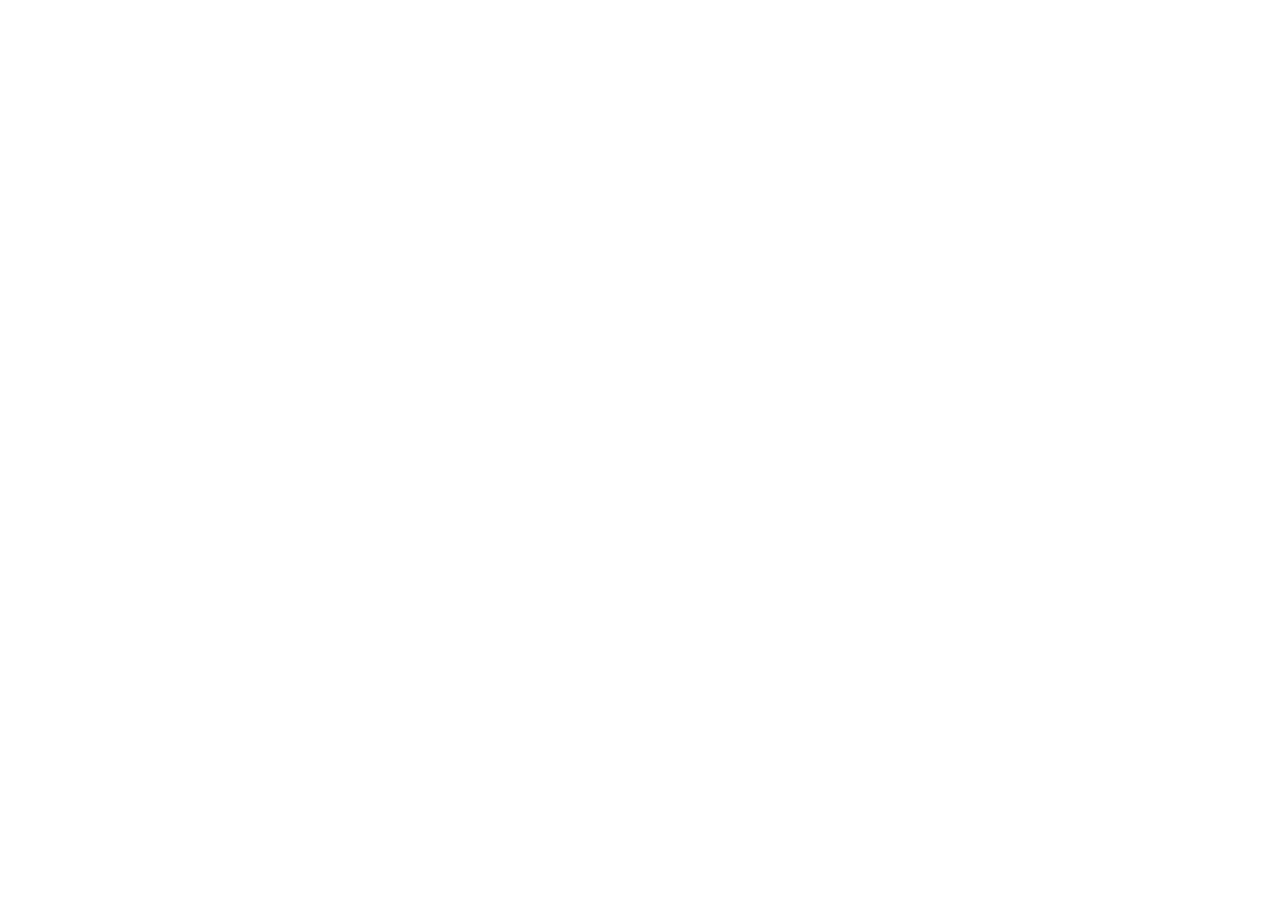
==== index.html @ 23176ed7 "init" ====
<!DOCTYPE html>

<html>

<head>

    <title>Турагенство Пора Отдыхать</title>

    <meta name="description" content="Сайт турагентства Пора Отдыхать">

    <meta name="keywords" content="тур, туризм, путешествия, отдых, поездки">

</head>

<body>
    
</body>

</html>
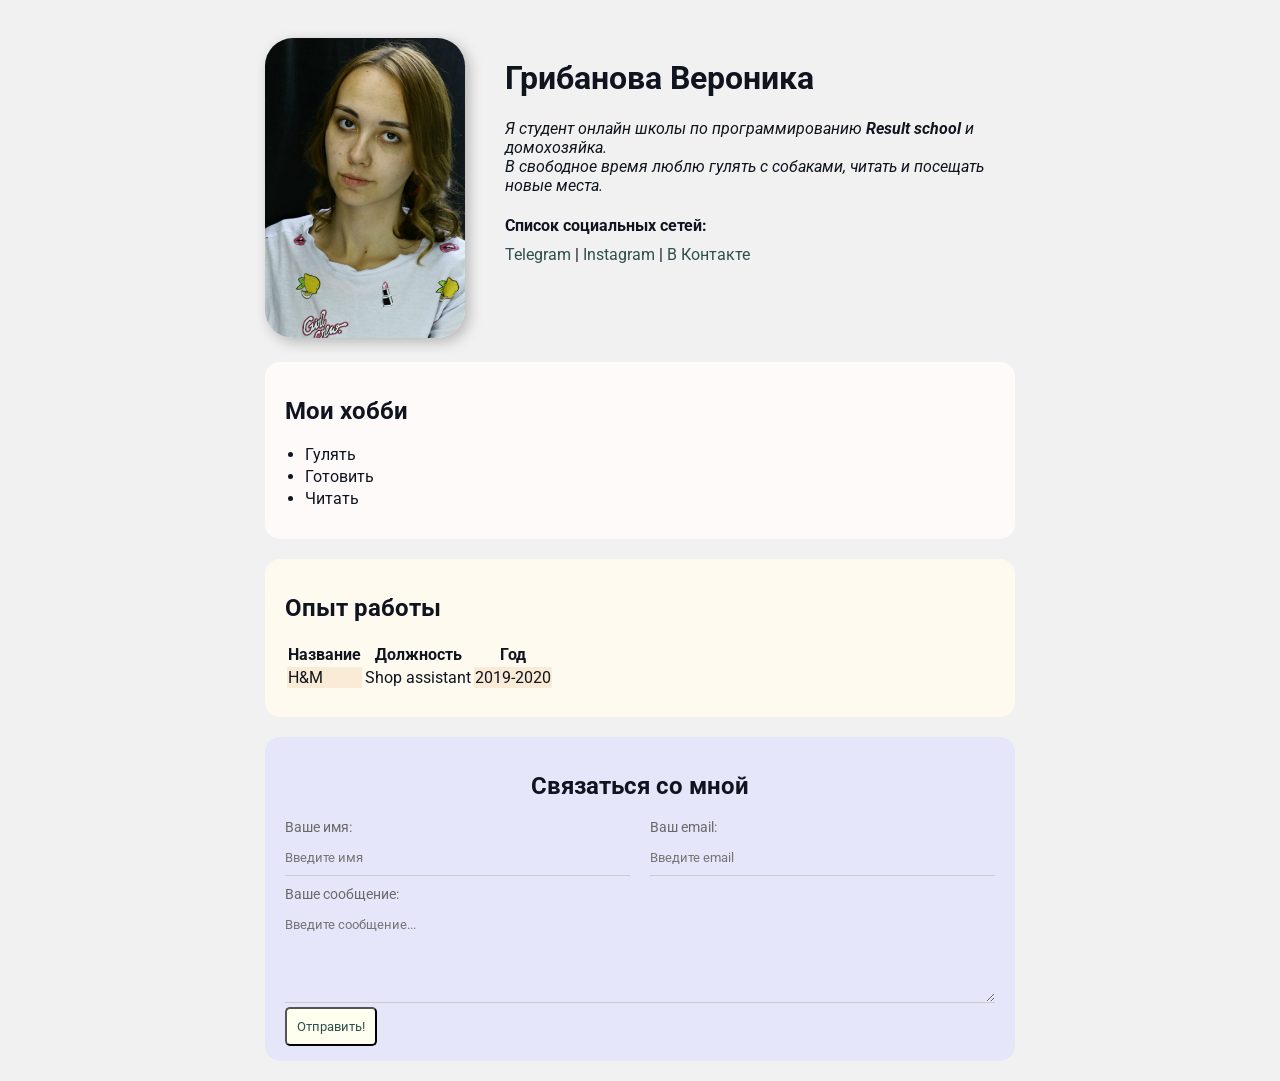
==== commit 8e8eba97: "init" ====
--- a/index.html
+++ b/index.html
@@ -1,19 +1,79 @@
 <!DOCTYPE html>
+<html>
+<head>
+    <link rel="stylesheet" href="styles.css">
+</head>
+<body>
+<div class="container">
+<div class="info"> 
+<div class="photo">
+<img src="IMG-20180728-WA0005.jpg" alt="Грибанова Вероника" class="avatar"> 
+</div>  
+<div class="info-text">
+<h1>Грибанова Вероника</h1>
+<p>Я <em>студент</em> онлайн школы по программированию <strong>Result school</strong> и <em>домохозяйка</em>.</p>
+<p>В свободное время люблю <em>гулять с собаками</em>, <em>читать</em> и <em>посещать новые места</em>.</p>
 
-<html>
+<h4>Cписок социальных сетей:</h4>
 
-<head>
-
-    <title>Турагенство Пора Отдыхать</title>
-
-    <meta name="description" content="Сайт турагентства Пора Отдыхать">
-
-    <meta name="keywords" content="тур, туризм, путешествия, отдых, поездки">
-
-</head>
-
-<body>
-    
+<a href="https://t.me/foxnox23" target="_blank">Telegram</a>
+|
+<a href="https://instagram.com/inka1713?igshid=NzZlODBkYWE4Ng==" target="_blank">Instagram</a>
+|
+<a href="https://vk.com/foxnox23" target="_blank">В Контакте</a>
+</div>
+</div>
+<div class="card-1">
+<h2>Мои хобби</h2>
+<ul class="list">
+<li>Гулять</li>
+<li>Готовить</li>
+<li>Читать</li>
+</ul>
+</div>
+<div class="card-2">
+<h2>Опыт работы</h2>
+<div class="table">
+<table>
+    <thead>
+        <tr>
+            <th>Название</th>
+            <th>Должность</th>
+            <th>Год</th>
+    </tr>
+    </thead>
+    <tbody>
+        <tr>
+        <td>H&M</td>
+        <td>Shop assistant</td>
+        <td>2019-2020</td>
+    </tr>
+</tbody>
+</table>
+</div>
+</div>
+<div class="card-3">
+<h2>Связаться со мной</h2>
+<div class="communications">
+<form action="/">
+    <div class="form-row">
+<div class="form-group">
+    <label for="name">Ваше имя:</label>
+    <input type="text" id="name" placeholder="Введите имя">
+</div>
+<div class="form-group">
+    <label for="email">Ваш email:</label>
+    <input type="email" id="email" placeholder="Введите email">
+</div>
+</div>
+<div class="form-group">
+    <label for="message">Ваше сообщение:</label>
+    <textarea id="message" cols="20" rows="5" placeholder="Введите сообщение..."></textarea>
+</div>
+<input type="submit" class="btn" value="Отправить!">
+</form>
+</div>
+</div>
+</div>
 </body>
-
 </html>
--- a/styles.css
+++ b/styles.css
@@ -0,0 +1,177 @@
+@import url('https://fonts.googleapis.com/css2?family=Roboto&display=swap');
+
+body {
+    font-family: 'Roboto', sans-serif;
+    font-size: 16px;
+    font-weight: normal;
+    background: #f1f1f1;
+    color: #0f141e;
+}
+
+.container {
+    max-width: 750px;
+    margin: auto;
+    padding-top: 30px;
+}
+
+.avatar {
+    width: 200px;
+    border-radius: 28px;
+    box-shadow: 4px 4px 14px rgba(0, 0, 0, 0.25);
+
+    }
+
+.info-text p {
+font-style: italic;
+font-weight: normal;
+margin: 0;
+}
+
+.info-text h4 {
+    margin-bottom: 10px;
+}
+
+.communications {
+    color: #696969;
+}
+
+.card-1 {
+    border-radius: 15px;
+    background: #FFFAFA;
+    padding: 15px 20px;
+    margin-top: 20px;
+    margin-bottom: 20px;
+}
+
+.card-2 {
+    border-radius: 15px;
+    background: #FFFAF0;
+    padding: 15px 20px;
+    padding-bottom: 27px;
+    margin-bottom: 20px;
+}
+
+.card-3 {
+    border-radius: 15px;
+    background: #E6E6FA;
+    padding: 15px 20px;
+    margin-bottom: 20px;
+}
+
+.info {
+    margin-bottom: 20px;
+    display: flex;
+}
+
+.info-text {
+    margin-left: 40px;
+}
+
+@media (max-width: 618px) {
+    .info {
+        display: block;
+        text-align: center;
+    }
+}
+
+a {
+    color: #2F4F4F;
+    text-decoration: none; 
+ }
+ 
+ a:hover {
+     text-decoration: underline;
+ }
+ 
+ a:visited {
+     color: #8FBC8F;
+ }
+ 
+ a:active {
+     color: #BC8F8F;
+ }
+
+.btn {
+    background: #FFFFF0;
+    padding: 10px;
+    color: #2F4F4F;
+    cursor: pointer;
+    border-radius: 5px;
+    font-family: inherit;
+}
+
+btn:hover {
+    opacity: 0.8;
+}
+
+.list {
+    padding: 0 20px;
+}
+
+.list li {
+   margin-bottom: 3px;
+}
+
+.table {
+    width: 100%;
+}
+
+.table td {
+    text-align: left;
+}
+
+.table td:nth-child(1) {
+    background: #FAEBD7;
+}
+
+.table td:nth-child(3) {
+    background: #FAEBD7;
+}
+
+.card-3 h2 {
+text-align: center;    
+}
+
+.form-row {
+    margin-bottom: 10px;
+    display: flex;
+}
+
+.form-row .form-group {
+margin-right: 20px;
+width: 50%;
+}
+
+.form-row .form-group:last-child {
+    margin-right: 0;
+}
+
+@media (max-width: 618px) {
+    .form-row {
+        display: block;
+    }
+
+    .form-row .form-group {
+        width: 100%;
+        margin-right: 0;
+        margin-bottom: 10px;
+    }
+}
+
+.form-group label {
+display: block;
+font-size: 14px;
+}
+
+.form-group input,
+.form-group textarea {
+    width: 100%;
+    box-sizing: border-box;
+    border: none;
+    background: transparent;
+    border-bottom: 1px solid #ccc;
+    color: #000;
+    padding: 15px 0 10px;
+    outline: none;
+    font-family: inherit;
+}
